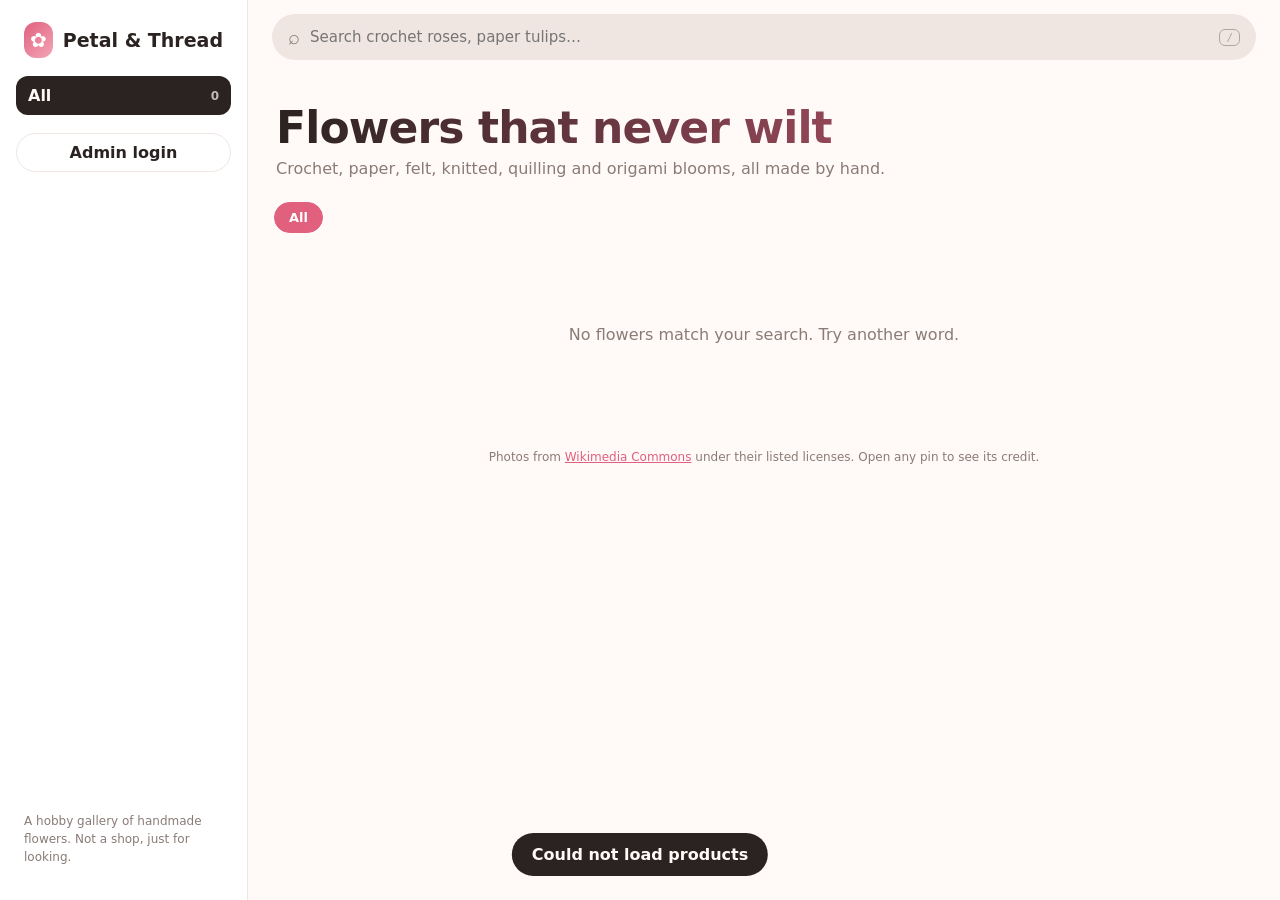
==== app/static/index.html @ 7c816dec "Add FastAPI backend with admin login, shared uploads, edit/delete Co-Authored-By: Devin AI <devin-ai" ====
<!doctype html>
<html lang="en">
<head>
<meta charset="utf-8">
<meta name="viewport" content="width=device-width,initial-scale=1">
<title>Petal & Thread · Handmade Flowers</title>
<meta name="description" content="A Pinterest-style gallery of handmade flowers: crochet, paper, felt, knitted, quilling and origami.">
<link rel="icon" href="data:image/svg+xml,<svg xmlns='http://www.w3.org/2000/svg' viewBox='0 0 100 100'><text y='.9em' font-size='90'>🌸</text></svg>">
<link rel="stylesheet" href="styles.css">
</head>
<body>
<aside class="sidebar" id="sidebar">
  <div class="brand"><span class="logo">✿</span><span>Petal&nbsp;&amp;&nbsp;Thread</span></div>
  <nav id="categories" aria-label="Categories"></nav>
  <div class="side-section">
    <button class="btn-primary wide admin-only" id="openUpload">+ Upload</button>
    <button class="btn-ghost wide" id="adminBtn">Admin login</button>
  </div>
  <p class="side-note">A hobby gallery of handmade flowers. Not a shop, just for looking.</p>
</aside>
<div class="scrim" id="scrim"></div>

<div class="main">
  <header class="topbar">
    <button class="icon-btn menu" id="menuBtn" aria-label="Open menu">☰</button>
    <div class="search">
      <span class="search-icon">⌕</span>
      <input id="search" type="search" placeholder="Search crochet roses, paper tulips…" autocomplete="off">
      <kbd>/</kbd>
    </div>
    <button class="btn-primary admin-only" id="openUpload2">+<span class="hide-sm">&nbsp;Upload</span></button>
  </header>

  <section class="hero" id="hero">
    <h1>Flowers that never wilt</h1>
    <p>Crochet, paper, felt, knitted, quilling and origami blooms, all made by hand.</p>
  </section>

  <div class="chips" id="chips"></div>
  <main class="masonry" id="grid" aria-live="polite"></main>
  <p class="empty" id="empty" hidden>No flowers match your search. Try another word.</p>
  <footer class="footer">Photos from <a href="https://commons.wikimedia.org" target="_blank" rel="noopener">Wikimedia Commons</a> under their listed licenses. Open any pin to see its credit.</footer>
</div>

<div class="modal" id="viewer" aria-hidden="true">
  <div class="modal-card viewer-card">
    <button class="icon-btn close" data-close aria-label="Close">✕</button>
    <div class="viewer-media" id="viewerMedia"></div>
    <div class="viewer-info">
      <span class="tag" id="viewerCat"></span>
      <h2 id="viewerTitle"></h2>
      <p id="viewerDesc"></p>
      <div class="viewer-actions">
        <button class="btn-ghost" id="likeBtn">♡ Like</button>
        <button class="btn-ghost admin-only" id="editBtn">Edit</button>
        <button class="btn-ghost danger admin-only" id="deleteBtn">Delete</button>
      </div>
      <p class="credit" id="viewerCredit"></p>
    </div>
  </div>
</div>

<div class="modal" id="upload" aria-hidden="true">
  <form class="modal-card upload-card" id="uploadForm">
    <button type="button" class="icon-btn close" data-close aria-label="Close">✕</button>
    <h2 id="upHeading">Add a product</h2>
    <label class="drop" id="drop">
      <input type="file" id="file" accept="image/*,video/*" hidden>
      <div class="drop-inner" id="dropInner">
        <div class="drop-icon">⬆</div>
        <b>Drop an image or video here</b>
        <span>or click to choose a file (max 50 MB)</span>
      </div>
    </label>
    <input id="upTitle" placeholder="Title" required maxlength="60">
    <select id="upCat"></select>
    <textarea id="upDesc" placeholder="Tell us about it (materials, how long it took…)" rows="3" maxlength="300"></textarea>
    <p class="hint" id="upHint">Visible to everyone as soon as you publish.</p>
    <button class="btn-primary wide" type="submit" id="upSubmit">Publish</button>
  </form>
</div>

<div class="modal" id="login" aria-hidden="true">
  <form class="modal-card upload-card" id="loginForm">
    <button type="button" class="icon-btn close" data-close aria-label="Close">✕</button>
    <h2 id="loginHeading">Admin login</h2>
    <p class="hint" id="loginHint">Only the admin can add, edit or delete products.</p>
    <input type="password" id="loginPw" placeholder="Password" autocomplete="current-password" required minlength="8">
    <p class="form-error" id="loginErr" hidden></p>
    <button class="btn-primary wide" type="submit" id="loginSubmit">Log in</button>
  </form>
</div>

<div class="toast" id="toast"></div>
<script src="data.js"></script>
<script src="app.js"></script>
</body>
</html>
---- app/static/styles.css ----
:root{
  --bg:#fffaf7;--card:#fff;--ink:#2b2321;--muted:#8a7b76;--line:#f0e6e1;
  --accent:#e0607e;--accent-2:#f4a6b7;--shadow:0 1px 2px rgba(60,30,30,.06),0 8px 24px rgba(60,30,30,.08);
  --radius:18px;--side:248px;--ease:cubic-bezier(.2,.8,.2,1);
}
@media (prefers-color-scheme:dark){:root{--bg:#1a1517;--card:#251e21;--ink:#f6ecee;--muted:#b3a3a8;--line:#3a2f33;--shadow:0 8px 24px rgba(0,0,0,.35)}}
*{box-sizing:border-box}
html{scroll-behavior:smooth}
body{margin:0;overflow-x:hidden;font-family:"Inter",system-ui,-apple-system,"Segoe UI",Roboto,sans-serif;background:var(--bg);color:var(--ink);-webkit-font-smoothing:antialiased}
a{color:var(--accent)}
button,input,select,textarea{font:inherit;color:inherit}

/* sidebar */
.sidebar{position:fixed;inset:0 auto 0 0;width:var(--side);padding:22px 16px;background:var(--card);border-right:1px solid var(--line);display:flex;flex-direction:column;gap:18px;z-index:30;transition:transform .35s var(--ease)}
.brand{display:flex;align-items:center;gap:10px;font-weight:800;font-size:19px;padding:0 8px}
.logo{display:grid;place-items:center;width:36px;height:36px;border-radius:12px;background:linear-gradient(135deg,var(--accent),var(--accent-2));color:#fff;font-size:20px}
nav{display:flex;flex-direction:column;gap:2px}
.cat{display:flex;align-items:center;justify-content:space-between;gap:8px;border:0;background:none;text-align:left;padding:10px 12px;border-radius:12px;cursor:pointer;color:var(--muted);font-weight:600;transition:background .2s,color .2s,transform .2s}
.cat:hover{background:var(--line);color:var(--ink);transform:translateX(2px)}
.cat.active{background:var(--ink);color:var(--bg)}
.cat .count{font-size:12px;opacity:.7}
.side-note{margin-top:auto;font-size:12px;color:var(--muted);padding:0 8px;line-height:1.5}
.scrim{display:none}

/* main */
.main{margin-left:var(--side);padding:0 24px 40px;min-height:100vh}
.topbar{position:sticky;top:0;z-index:20;display:flex;align-items:center;gap:12px;padding:14px 0;background:color-mix(in srgb,var(--bg) 85%,transparent);backdrop-filter:blur(12px)}
.search{flex:1;min-width:0;display:flex;align-items:center;gap:8px;background:var(--line);border-radius:999px;padding:0 16px;height:46px;transition:box-shadow .2s,background .2s}
.search:focus-within{background:var(--card);box-shadow:0 0 0 3px color-mix(in srgb,var(--accent) 35%,transparent)}
.search input{flex:1;min-width:0;border:0;background:none;outline:none;height:100%;font-size:15px}
.search-icon{font-size:20px;color:var(--muted)}
kbd{font-size:11px;color:var(--muted);border:1px solid var(--muted);border-radius:6px;padding:1px 6px;opacity:.6}
.btn-primary{border:0;background:var(--accent);color:#fff;font-weight:700;border-radius:999px;padding:12px 18px;cursor:pointer;transition:transform .15s,filter .2s;white-space:nowrap}
.btn-primary:hover{filter:brightness(1.08)}.btn-primary:active{transform:scale(.97)}
.btn-ghost{border:1px solid var(--line);background:none;border-radius:999px;padding:9px 16px;cursor:pointer;font-weight:600;transition:background .2s}
.btn-ghost:hover{background:var(--line)}.btn-ghost.liked{color:var(--accent);border-color:var(--accent)}
.danger{color:#c0392b}
.wide{width:100%}
.icon-btn{border:0;background:var(--line);width:40px;height:40px;border-radius:50%;cursor:pointer;display:grid;place-items:center;font-size:16px;transition:transform .2s}
.icon-btn:hover{transform:rotate(90deg)}
.menu{display:none}.menu:hover{transform:none}

.hero{padding:28px 4px 8px;animation:rise .7s var(--ease) both}
.hero h1{margin:0;font-size:clamp(28px,4vw,44px);letter-spacing:-.02em;background:linear-gradient(90deg,var(--ink),var(--accent));-webkit-background-clip:text;background-clip:text;color:transparent}
.hero p{margin:6px 0 0;color:var(--muted)}
.chips{display:flex;gap:8px;overflow-x:auto;padding:16px 2px;scrollbar-width:none}
.chip{border:1px solid var(--line);background:var(--card);border-radius:999px;padding:7px 14px;font-size:13px;font-weight:600;cursor:pointer;white-space:nowrap;transition:all .2s}
.chip:hover{border-color:var(--accent);color:var(--accent)}
.chip.active{background:var(--accent);border-color:var(--accent);color:#fff}

/* masonry */
.masonry{columns:5 236px;column-gap:16px}
.pin{break-inside:avoid;margin:0 0 16px;position:relative;border-radius:var(--radius);overflow:hidden;background:var(--line);cursor:zoom-in;box-shadow:var(--shadow);opacity:0;transform:translateY(24px) scale(.98);transition:opacity .6s var(--ease),transform .6s var(--ease),box-shadow .3s}
.pin.in{opacity:1;transform:none}
.pin.out{opacity:0;transform:scale(.94)}
.pin img,.pin video{display:block;width:100%;height:auto;transition:transform .6s var(--ease),filter .4s}
.pin:hover img,.pin:hover video{transform:scale(1.05)}
.pin:hover{box-shadow:0 14px 40px rgba(60,30,30,.18)}
.pin .overlay{position:absolute;inset:0;display:flex;flex-direction:column;justify-content:flex-end;padding:14px;background:linear-gradient(transparent 50%,rgba(0,0,0,.6));color:#fff;opacity:0;transition:opacity .3s}
.pin:hover .overlay,.pin:focus-visible .overlay{opacity:1}
.pin .overlay b{font-size:15px}.pin .overlay span{font-size:12px;opacity:.85}
.pin .save{position:absolute;top:10px;right:10px;border:0;border-radius:999px;background:var(--accent);color:#fff;font-weight:700;padding:8px 14px;cursor:pointer;opacity:0;transform:translateY(-6px);transition:all .3s var(--ease)}
.pin:hover .save{opacity:1;transform:none}
.pin .save.liked{background:#fff;color:var(--accent)}
.badge{position:absolute;top:10px;left:10px;background:rgba(0,0,0,.55);color:#fff;font-size:11px;font-weight:700;border-radius:999px;padding:4px 9px;backdrop-filter:blur(6px)}
.pin:focus-visible{outline:3px solid var(--accent);outline-offset:2px}
.empty{text-align:center;color:var(--muted);padding:60px 0}
.footer{text-align:center;color:var(--muted);font-size:12px;padding:30px 0 0}

/* modals */
.modal{position:fixed;inset:0;z-index:50;display:grid;place-items:center;padding:20px;background:rgba(20,10,12,.55);backdrop-filter:blur(6px);opacity:0;pointer-events:none;transition:opacity .3s var(--ease)}
.modal.open{opacity:1;pointer-events:auto}
.modal-card{position:relative;background:var(--card);border-radius:28px;box-shadow:0 30px 80px rgba(0,0,0,.35);transform:translateY(30px) scale(.96);transition:transform .4s var(--ease);max-height:92vh;overflow:auto}
.modal.open .modal-card{transform:none}
.close{position:absolute;top:14px;right:14px;z-index:2}
.viewer-card{display:grid;grid-template-columns:minmax(0,1.2fr) minmax(260px,1fr);width:min(980px,100%)}
.viewer-media{background:#000;display:grid;place-items:center;min-height:320px}
.viewer-media img,.viewer-media video{width:100%;max-height:88vh;object-fit:contain;display:block}
.viewer-info{padding:36px 28px;display:flex;flex-direction:column;gap:10px}
.viewer-info h2{margin:0;font-size:28px;letter-spacing:-.01em}
.viewer-info p{margin:0;color:var(--muted);line-height:1.6}
.viewer-actions{display:flex;gap:8px;margin-top:8px}
.tag{align-self:flex-start;background:var(--line);border-radius:999px;padding:5px 12px;font-size:12px;font-weight:700;color:var(--accent)}
.credit{font-size:12px;margin-top:auto!important}
.upload-card{width:min(520px,100%);padding:28px;display:flex;flex-direction:column;gap:12px}
.upload-card h2{margin:0 0 4px}
.upload-card input:not([type=file]),.upload-card select,.upload-card textarea{width:100%;border:1px solid var(--line);background:var(--bg);border-radius:14px;padding:12px 14px;outline:none;transition:border-color .2s}
.upload-card :is(input,select,textarea):focus{border-color:var(--accent)}
.drop{display:block;border:2px dashed var(--line);border-radius:20px;cursor:pointer;transition:border-color .2s,background .2s;overflow:hidden}
.drop.drag,.drop:hover{border-color:var(--accent);background:color-mix(in srgb,var(--accent) 6%,transparent)}
.drop-inner{display:flex;flex-direction:column;align-items:center;gap:4px;padding:34px 16px;text-align:center;color:var(--muted)}
.drop-inner b{color:var(--ink)}
.drop-icon{font-size:28px;color:var(--accent)}
.drop img,.drop video{display:block;width:100%;max-height:280px;object-fit:cover}
.hint{font-size:12px;color:var(--muted);margin:0}
.toast{position:fixed;left:50%;bottom:24px;transform:translate(-50%,40px);background:var(--ink);color:var(--bg);padding:12px 20px;border-radius:999px;font-weight:600;opacity:0;transition:all .35s var(--ease);z-index:60;pointer-events:none}
.toast.show{opacity:1;transform:translate(-50%,0)}
@keyframes rise{from{opacity:0;transform:translateY(16px)}to{opacity:1;transform:none}}

body:not(.is-admin) .admin-only{display:none!important}
.admin-pill{display:inline-flex;align-items:center;gap:6px;font-size:12px;font-weight:700;color:var(--accent);padding:0 8px}
.form-error{color:#c0392b;font-size:13px;margin:0}
.btn-primary:disabled{opacity:.6;cursor:progress}

/* responsive */
@media (max-width:860px){
  .sidebar{transform:translateX(-100%)}
  body.nav-open .sidebar{transform:none}
  body.nav-open .scrim{display:block;position:fixed;inset:0;background:rgba(0,0,0,.35);z-index:25}
  .main{margin-left:0;padding:0 12px 30px}
  .menu{display:grid}
  .viewer-card{grid-template-columns:1fr}
  .viewer-info{padding:22px}
  .viewer-media img,.viewer-media video{max-height:58vh}
  .viewer-media{min-height:200px}
  .masonry{columns:2 150px;column-gap:10px}.pin{margin-bottom:10px}
  .pin .overlay{opacity:1;background:linear-gradient(transparent 60%,rgba(0,0,0,.55))}
  kbd,.hide-sm{display:none}
}
@media (prefers-reduced-motion:reduce){*,*::before,*::after{transition:none!important;animation:none!important}}
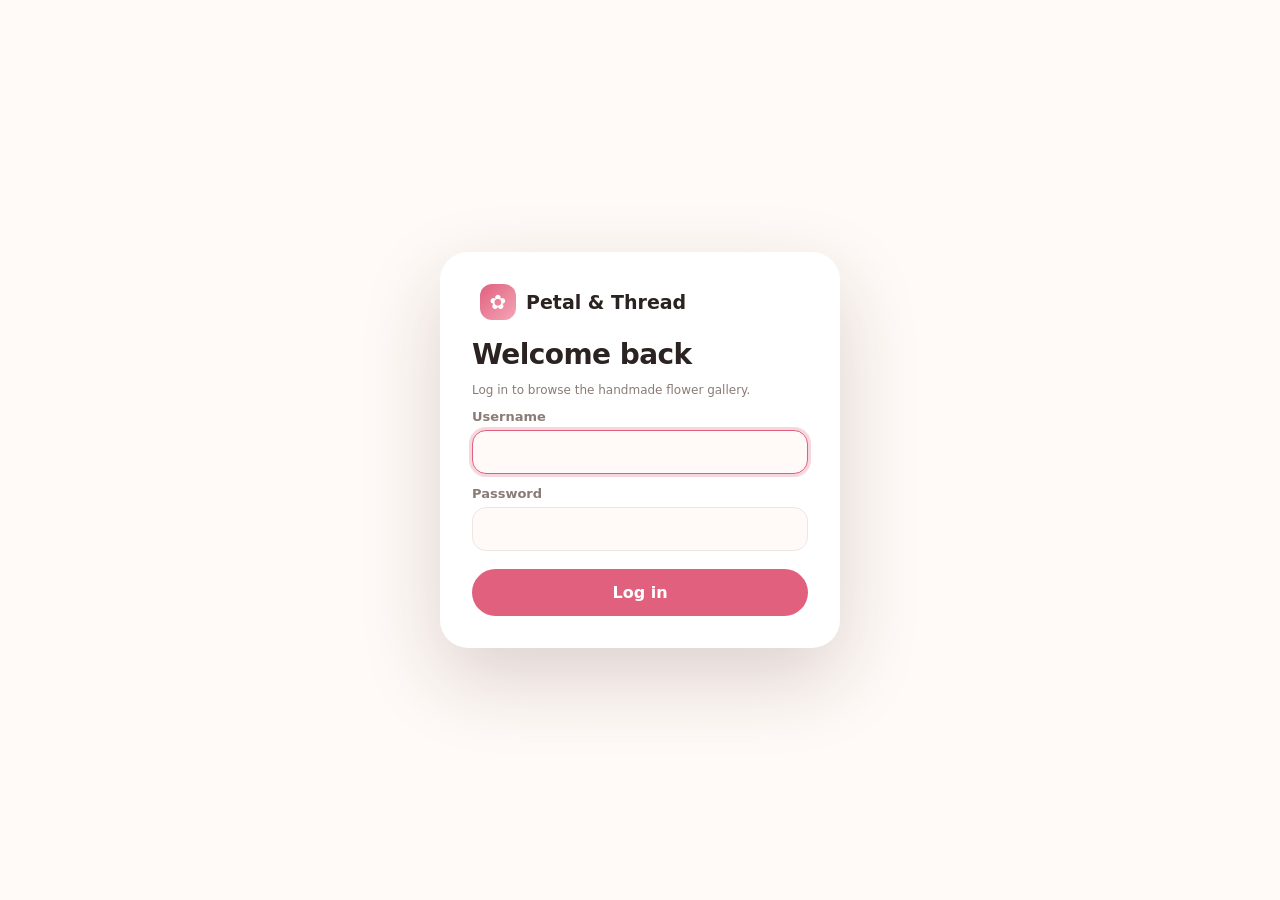
==== commit 527e231f: "Add login page with admin and user accounts; require login for gallery and uploads Co-Authored-By: D" ====
--- a/app/static/index.html
+++ b/app/static/index.html
@@ -8,13 +8,27 @@
 <link rel="icon" href="data:image/svg+xml,<svg xmlns='http://www.w3.org/2000/svg' viewBox='0 0 100 100'><text y='.9em' font-size='90'>🌸</text></svg>">
 <link rel="stylesheet" href="styles.css">
 </head>
-<body>
+<body class="booting logged-out">
+<section class="login-page" id="loginPage">
+  <div class="login-bg" id="loginBg" aria-hidden="true"></div>
+  <form class="login-card" id="loginForm">
+    <div class="brand"><span class="logo">✿</span><span>Petal&nbsp;&amp;&nbsp;Thread</span></div>
+    <h1>Welcome back</h1>
+    <p class="hint">Log in to browse the handmade flower gallery.</p>
+    <label>Username<input id="loginUser" autocomplete="username" autocapitalize="none" spellcheck="false" required></label>
+    <label>Password<input type="password" id="loginPw" autocomplete="current-password" required></label>
+    <p class="form-error" id="loginErr" hidden></p>
+    <button class="btn-primary wide" type="submit" id="loginSubmit">Log in</button>
+  </form>
+</section>
+
 <aside class="sidebar" id="sidebar">
   <div class="brand"><span class="logo">✿</span><span>Petal&nbsp;&amp;&nbsp;Thread</span></div>
   <nav id="categories" aria-label="Categories"></nav>
   <div class="side-section">
     <button class="btn-primary wide admin-only" id="openUpload">+ Upload</button>
-    <button class="btn-ghost wide" id="adminBtn">Admin login</button>
+    <p class="who" id="who"></p>
+    <button class="btn-ghost wide" id="logoutBtn">Log out</button>
   </div>
   <p class="side-note">A hobby gallery of handmade flowers. Not a shop, just for looking.</p>
 </aside>
@@ -80,17 +94,6 @@
   </form>
 </div>
 
-<div class="modal" id="login" aria-hidden="true">
-  <form class="modal-card upload-card" id="loginForm">
-    <button type="button" class="icon-btn close" data-close aria-label="Close">✕</button>
-    <h2 id="loginHeading">Admin login</h2>
-    <p class="hint" id="loginHint">Only the admin can add, edit or delete products.</p>
-    <input type="password" id="loginPw" placeholder="Password" autocomplete="current-password" required minlength="8">
-    <p class="form-error" id="loginErr" hidden></p>
-    <button class="btn-primary wide" type="submit" id="loginSubmit">Log in</button>
-  </form>
-</div>
-
 <div class="toast" id="toast"></div>
 <script src="data.js"></script>
 <script src="app.js"></script>
--- a/app/static/styles.css
+++ b/app/static/styles.css
@@ -98,7 +98,29 @@
 @keyframes rise{from{opacity:0;transform:translateY(16px)}to{opacity:1;transform:none}}
 
 body:not(.is-admin) .admin-only{display:none!important}
-.admin-pill{display:inline-flex;align-items:center;gap:6px;font-size:12px;font-weight:700;color:var(--accent);padding:0 8px}
+
+/* login page */
+body.booting>*{visibility:hidden}
+body.logged-out{overflow:hidden}
+body.logged-out :is(.sidebar,.main,.scrim){display:none}
+.login-page{position:fixed;inset:0;z-index:40;display:grid;place-items:center;padding:20px;background:var(--bg);overflow:hidden;transition:opacity .45s var(--ease),visibility .45s}
+body:not(.logged-out) .login-page{opacity:0;visibility:hidden;pointer-events:none}
+.login-bg{position:absolute;inset:-20px;columns:6 170px;column-gap:14px;opacity:.45;filter:saturate(1.1);animation:drift 60s linear infinite alternate}
+.login-bg img{display:block;width:100%;margin-bottom:14px;border-radius:var(--radius)}
+.login-page::before{content:"";position:absolute;inset:0;z-index:1;background:radial-gradient(circle at center,color-mix(in srgb,var(--bg) 70%,transparent) 0,color-mix(in srgb,var(--bg) 92%,transparent) 70%)}
+@keyframes drift{to{transform:translateY(-35%)}}
+.login-card{position:relative;z-index:2;width:min(400px,100%);background:var(--card);border-radius:28px;padding:32px;box-shadow:0 30px 80px rgba(60,30,30,.18);display:flex;flex-direction:column;gap:12px;animation:rise .6s var(--ease) both}
+.login-card .brand{margin-bottom:6px}
+.login-card h1{margin:0;font-size:28px;letter-spacing:-.02em}
+.login-card label{display:flex;flex-direction:column;gap:6px;font-size:13px;font-weight:600;color:var(--muted)}
+.login-card input{width:100%;border:1px solid var(--line);background:var(--bg);color:var(--ink);border-radius:14px;padding:12px 14px;font-size:15px;outline:none;transition:border-color .2s,box-shadow .2s}
+.login-card input:focus{border-color:var(--accent);box-shadow:0 0 0 3px color-mix(in srgb,var(--accent) 25%,transparent)}
+.login-card .btn-primary{margin-top:6px;padding:14px}
+.login-card.shake{animation:shake .4s}
+@keyframes shake{25%{transform:translateX(-8px)}50%{transform:translateX(8px)}75%{transform:translateX(-4px)}}
+.who{margin:0 0 4px;font-size:13px;color:var(--muted);padding:0 8px}
+.who b{color:var(--ink)}
+.role{display:inline-block;margin-left:4px;padding:2px 8px;border-radius:999px;font-size:11px;font-weight:700;background:var(--line);color:var(--accent);text-transform:uppercase;letter-spacing:.04em}
 .form-error{color:#c0392b;font-size:13px;margin:0}
 .btn-primary:disabled{opacity:.6;cursor:progress}
 
